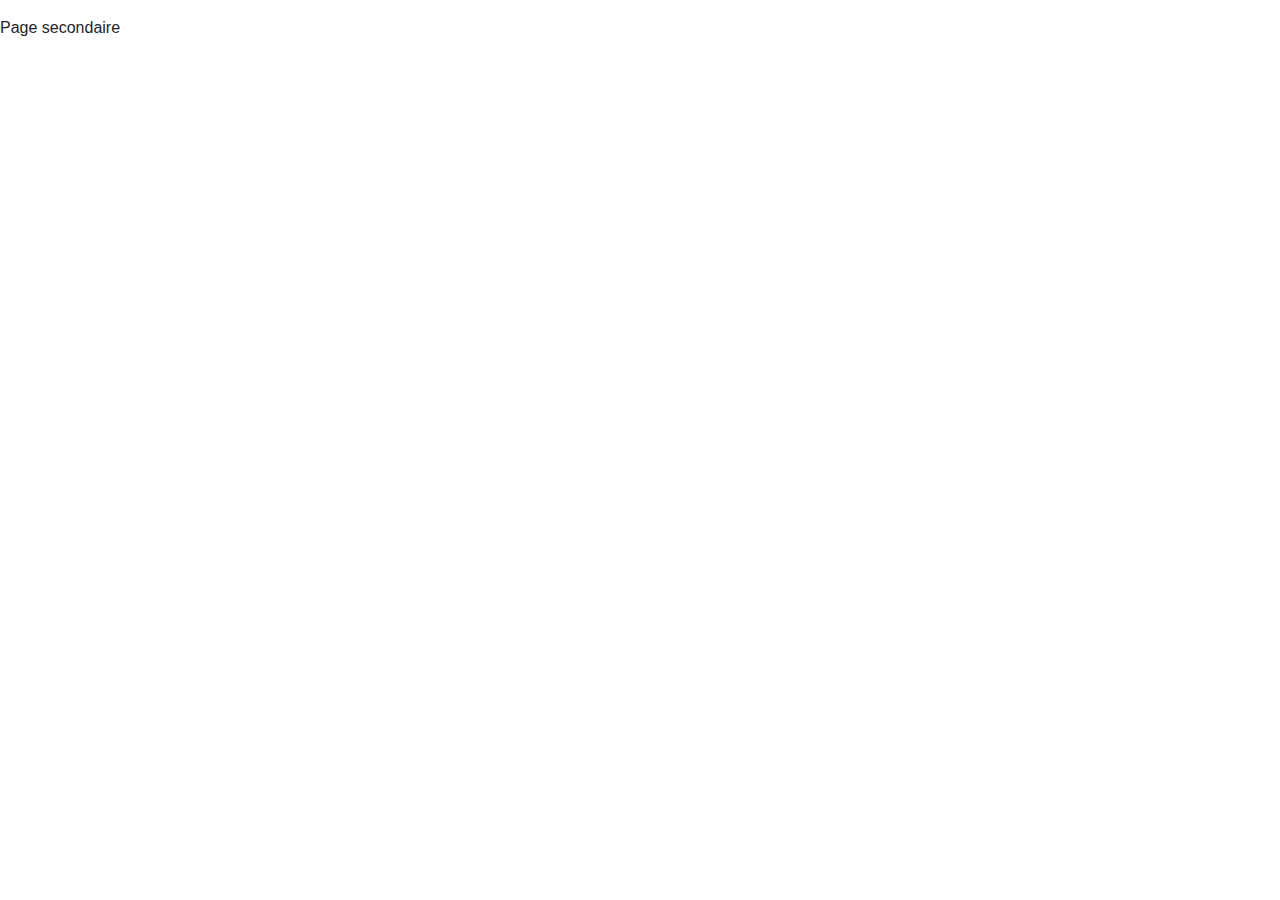
==== page-secondaire.html @ 0e9880ad "premier enregistrement" ====
<!DOCTYPE html>
<html lang="fr">
<head>
  <meta charset="UTF-8">
  <meta http-equiv="X-UA-Compatible" content="IE=edge">
  <meta name="viewport" content="width=device-width, initial-scale=1.0">
  <link rel="stylesheet" href="page-secondaire.css" type="text/css">
  <link rel="stylesheet" href="bootstrap.css" type="text/css">
  <link rel="shortcut icon" href="./media/logo-nav.png">

  <title>La SPA seconde page</title>

</head>
<body>
  <header>
    <p>Page secondaire</p>
  </header>
  
</body>
</html>
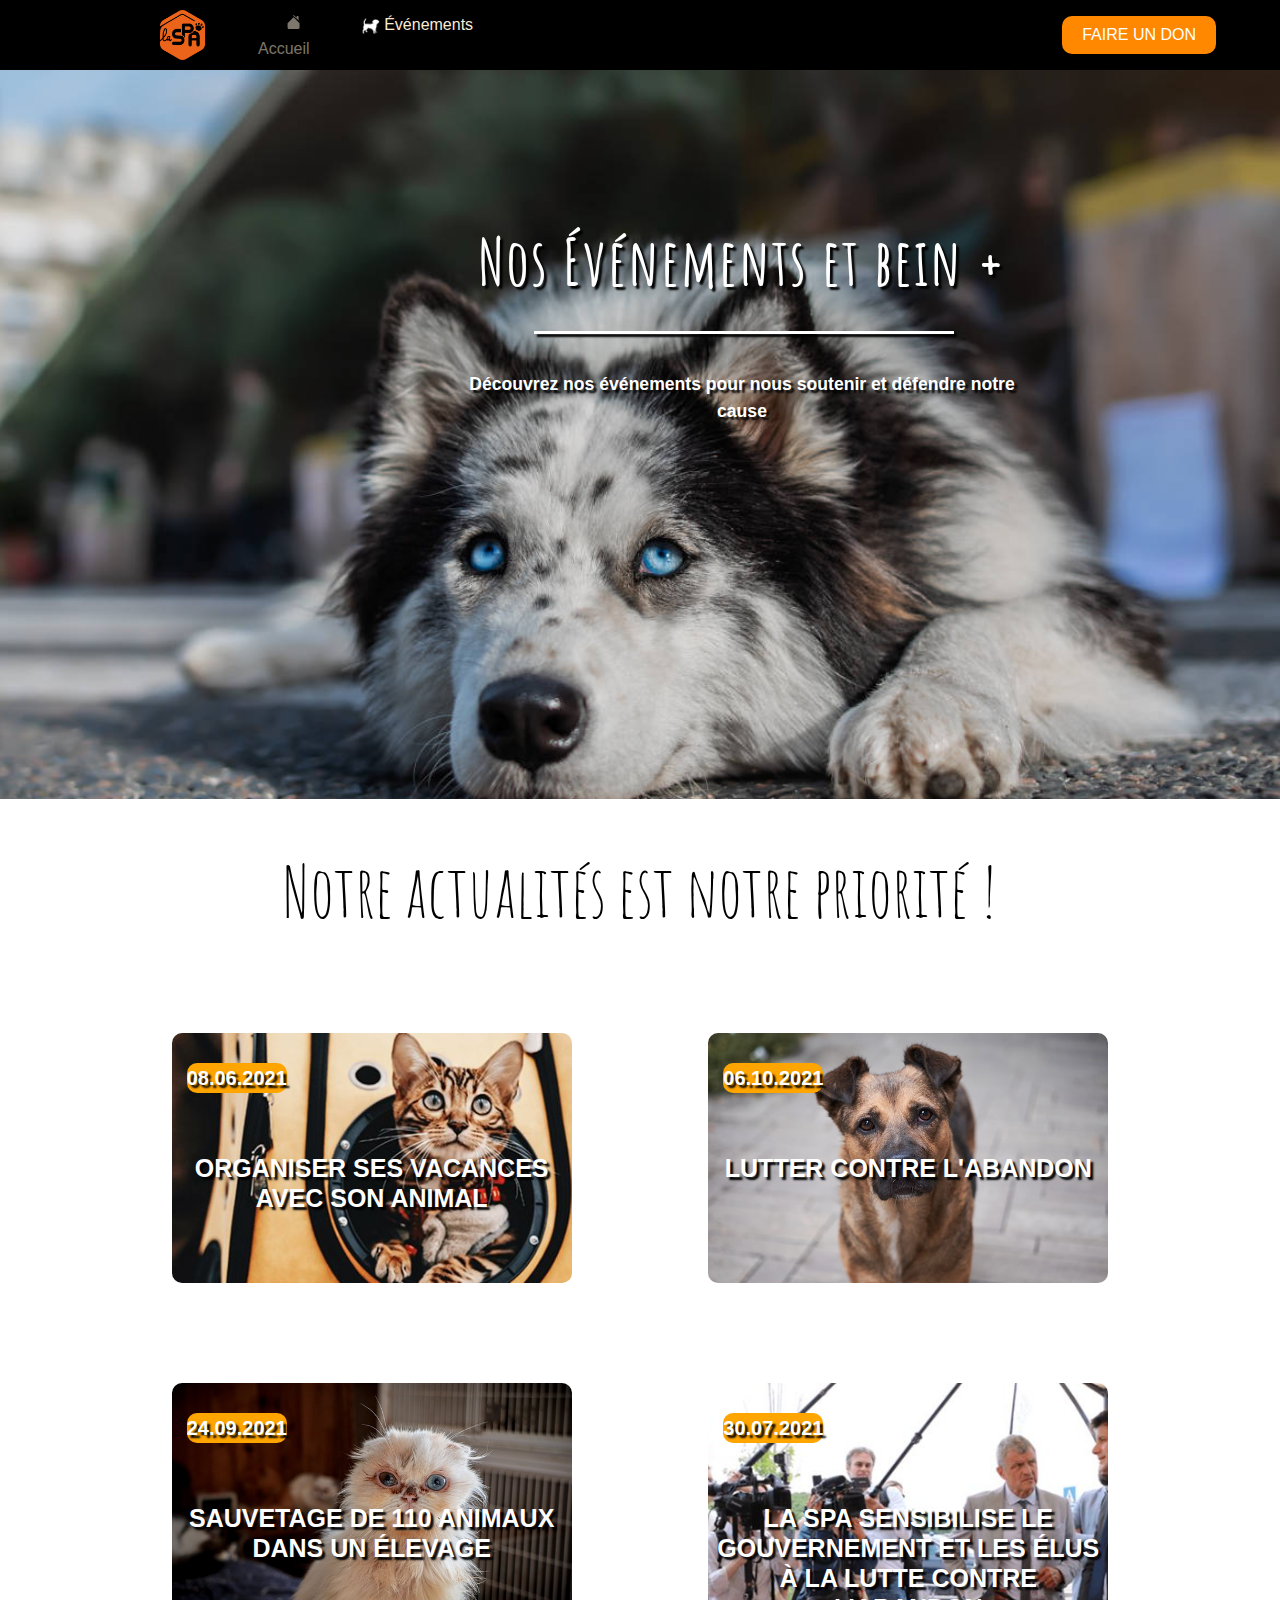
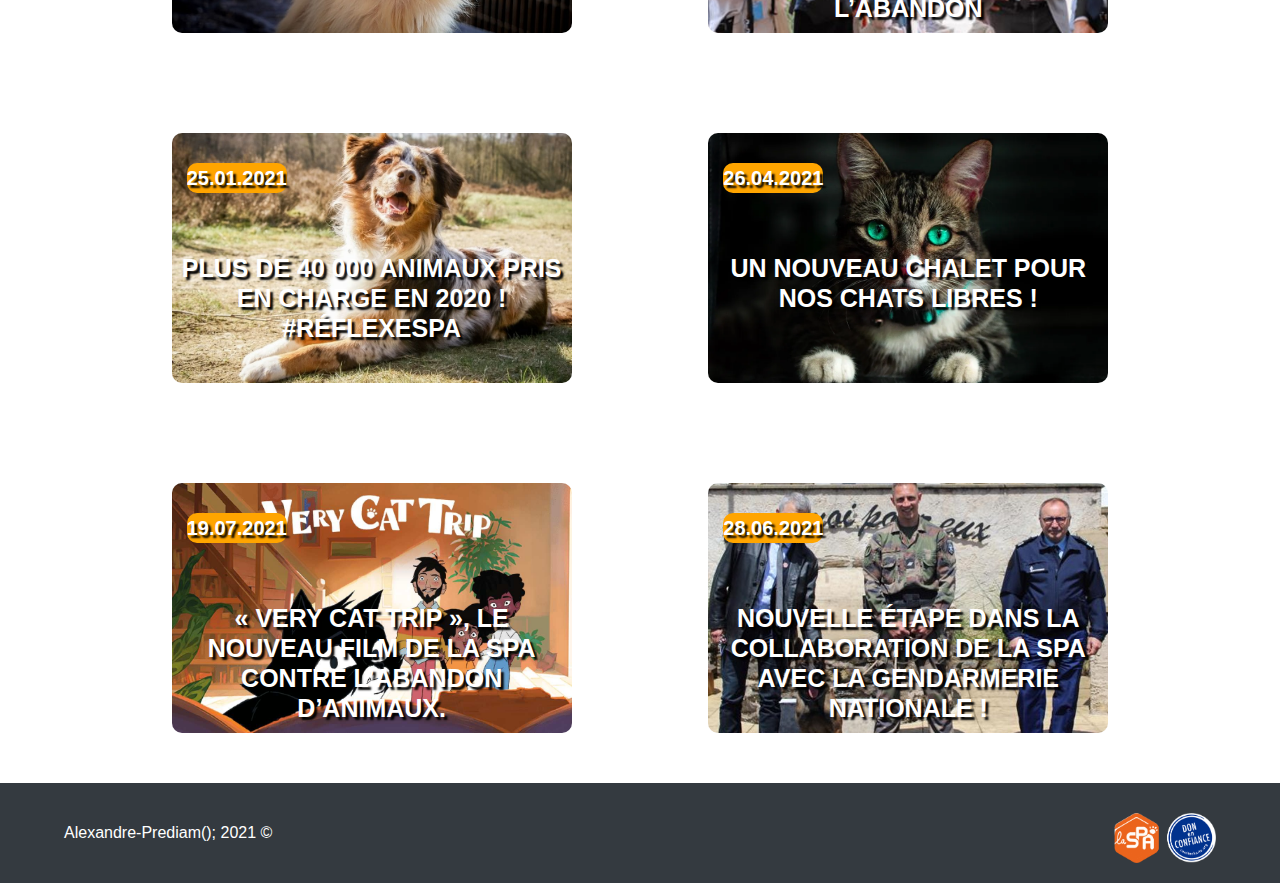
==== commit 01bfbf66: "enregistrement finale avec la deuxième page commencé et terminé, responsive effectué, erreurs d'affi" ====
--- a/page-secondaire.html
+++ b/page-secondaire.html
@@ -13,8 +13,147 @@
 </head>
 <body>
   <header>
-    <p>Page secondaire</p>
+    <nav class="navbar fixed-top navbar-expand-lg container-fluid">
+      <a href="#" class="a-logo-nav navbar-brand" title="Page secondaire"><img src="./media/logo-nav.png" 
+      alt="logo navigation" class="logo-nav" height="50px" width="auto"></a>
+     <ul class="list">
+
+      <div class="flexbox-li">
+       <li class="li-nav nav-item"><a href="./index.html" class="a-nav-accueil nav-link" title="Accueil">
+        <svg xmlns="http://www.w3.org/2000/svg" width="auto" height="16" fill="currentColor" 
+          class="bi bi-house-fill icon-nav-house" viewBox="0 0 16 16">
+          <path fill-rule="evenodd" d="m8 3.293 6 6V13.5a1.5 1.5 0 0 1-1.5 1.5h-9A1.5 1.5 0 0 1 2 
+          13.5V9.293l6-6zm5-.793V6l-2-2V2.5a.5.5 0 0 1 .5-.5h1a.5.5 0 0 1 .5.5z"/>
+          <path fill-rule="evenodd" d="M7.293 1.5a1 1 0 0 1 1.414 0l6.647 6.646a.5.5 0 0 
+          *1-.708.708L8 2.207 1.354 8.854a.5.5 0 1 1-.708-.708L7.293 1.5z"/>
+        </svg>
+          Accueil
+        </a></li>
+
+       <li class="li-nav li-nav-2 nav-item"><a href="./page-secondaire.html" class="a-nav-evenement nav-link" target="_blank"
+        title="Événements">
+        <img src="./media/chien.png" 
+        alt="icon-chien" height="16px" width="auto" class="icon-nav-chien">
+          Événements
+        </a></li>
+      </div>
+      
+     </ul>
+     <button class="button-nav">
+       <a href="#" title="Dons" class="a-nav-button"> Faire un don </a>
+     </button>
+    </nav>
+    <div class="bg-head">
+      <div class="text-place">
+
+        <h1 class="title-head">
+          Nos Événements et bein +
+        </h1>
+
+        <div class="premier-trait"></div>
+
+        <p class="text-head">
+          Découvrez nos événements pour nous soutenir et défendre notre cause 
+        </p>
+
+      </div>
+    </div>
   </header>
-  
+  <main>
+
+    <h1 class="title-main">
+      Notre actualités est notre priorité !
+    </h1>
+
+    <div class="container">
+      <div class="bg-flex-1">
+        <p class="text-flex-pets-event">
+          08.06.2021
+        </p>
+        <h2 class="title-flex-pets-event">
+          ORGANISER SES VACANCES AVEC SON ANIMAL
+        </h2>
+      </div>
+
+      <div class="bg-flex-2">
+        <p class="text-flex-pets-event">
+          06.10.2021
+        </p>
+        <h2 class="title-flex-pets-event">
+          LUTTER CONTRE L'ABANDON
+        </h2>
+      </div>
+
+      <div class="bg-flex-3">
+        <p class="text-flex-pets-event">
+          24.09.2021
+        </p>
+        <h2 class="title-flex-pets-event">
+          SAUVETAGE DE 110 ANIMAUX DANS UN ÉLEVAGE​
+        </h2>
+      </div>
+
+      <div class="bg-flex-4">
+        <p class="text-flex-pets-event">
+          30.07.2021
+        </p>
+        <h2 class="title-flex-pets-event">
+          LA SPA SENSIBILISE LE GOUVERNEMENT ET LES ÉLUS À LA LUTTE CONTRE L’ABANDON
+        </h2>
+      </div>
+
+      <div class="bg-flex-5">
+        <p class="text-flex-pets-event">
+          25.01.2021
+        </p>
+        <h2 class="title-flex-pets-event">
+          PLUS DE 40 000 ANIMAUX PRIS EN CHARGE EN 2020 ! #RÉFLEXESPA
+        </h2>
+      </div>
+
+      <div class="bg-flex-6">
+        <p class="text-flex-pets-event">
+          26.04.2021
+        </p>
+        <h2 class="title-flex-pets-event">
+          UN NOUVEAU CHALET POUR NOS CHATS LIBRES !
+        </h2>
+      </div>
+
+      <div class="bg-flex-7">
+        <p class="text-flex-pets-event">
+          19.07.2021
+        </p>
+        <h2 class="title-flex-pets-event">
+          « Very cat trip », le nouveau film de la SPA contre l’abandon d’animaux.
+        </h2>
+      </div>
+
+      <div class="bg-flex-8">
+        <p class="text-flex-pets-event">
+          28.06.2021
+        </p>
+        <h2 class="title-flex-pets-event">
+          NOUVELLE ÉTAPE DANS LA COLLABORATION DE LA SPA AVEC LA GENDARMERIE NATIONALE !
+        </h2>
+      </div>
+    </div>
+  </main>
+  <footer>
+    <div class="footer bg-dark">
+
+      <h2 class="copyright">
+        Alexandre-Prediam(); 2021 ©
+      </h2>
+    
+      <a href="#" class="a-footer-finale" title="Vers page secondaire">
+        <img src="./media/logo-footer.png" alt="logo navigation" class="logo-footer" 
+        height="60px" width="auto">
+      </a>
+      
+    </div>
+  </footer>
 </body>
-</html>+</html>
+
+<!-- ------------------------------------------ FIN ------------------------------------ -->--- a/page-secondaire.css
+++ b/page-secondaire.css
@@ -0,0 +1,573 @@
+@import url('https://fonts.googleapis.com/css2?family=Advent+Pro:wght@100&family=Amatic+SC:wght@700&family=Baumans&family=Dancing+Script&family=Josefin+Slab:wght@100;200&family=Koulen&family=Staatliches&display=swap');
+@import url('https://fonts.googleapis.com/css2?family=Advent+Pro:wght@100&family=Amatic+SC:wght@700&family=Baumans&family=Dancing+Script&family=Josefin+Slab:wght@100;200&family=Koulen&family=Staatliches&family=Yanone+Kaffeesatz&display=swap');
+
+html {
+  scroll-behavior: smooth;
+}
+
+body {
+  overflow-x: hidden;
+  margin: 0;
+  padding: 0;
+  height: 1000px;
+}
+
+/*********************** NAVBAR *********************/
+
+.navbar {
+  height: 70px;
+  width: 100%;
+  background: #000;
+  overflow: hidden;
+}
+
+.logo-nav {
+  position: absolute;
+  left: 8em;
+  bottom: 0.5em;
+  transition: 0.3s ease-in-out;
+}
+
+.logo-nav:hover {
+  scale: 0.9;
+  filter: blur(0.6px);
+  transition: 0.3s ease-in-out;
+}
+
+.flexbox-li {
+  display: flex;
+  flex-direction: row;
+  position: relative;
+  top: 10px;
+  margin-right: 20px;
+  margin-left: 170px;
+}
+
+.li-nav {
+  float: left;
+  display: inline;
+  font-family: Arial, Helvetica, sans-serif;
+}
+
+.a-nav-accueil {
+  text-decoration: none;
+  color: rgba(250, 235, 215, 0.507);
+}
+
+.a-nav-accueil:hover {
+  text-decoration: none;
+  color: antiquewhite;
+}
+
+.a-nav-evenement {
+  text-decoration: none;
+  color: antiquewhite;
+  transition: 0.2s ease-in-out;
+}
+
+.a-nav-evenement:hover {
+  text-decoration: none;
+  color: antiquewhite;
+  transition: 0.2s ease-in-out;
+}
+
+.button-nav {
+  padding: 7px 20px;
+  background: rgb(255, 136, 0);
+  color: #fff;
+  text-transform: uppercase;
+  border-radius: 10px;
+  border: none;
+  font-family: Arial, Helvetica, sans-serif;
+  float: right;
+  position: absolute;
+  right: 5%;
+  transition: 0.3s ease-in-out;
+}
+
+.button-nav:hover {
+  background: rgb(255, 60, 0);
+  transition: 0.3s ease-in-out;
+  cursor: pointer;
+}
+
+.a-nav-button {
+  color: #fff;
+}
+
+.a-nav-button:hover {
+  text-decoration: none;
+  color: #fff;
+}
+
+/******************************* BACKGROUND HEAD ************************/
+
+.bg-head {
+  background: url(./media-2/bg-head.jpg) no-repeat fixed 50% 50%;
+  width: 100%;
+  height: 799px;
+  background-size: cover;
+}
+
+.text-place{
+  color: #fff;
+  position: relative;
+  top: 14em;
+  left: 27em;
+  text-align: center;
+  display: inline-block;
+  width: 600px;
+  height: 380px;
+}
+
+.title-head {
+  font-family: 'Amatic SC', cursive;
+  font-size: 4em;
+  font-weight: bold;
+  letter-spacing: 2px;
+  position: relative;
+  left: 10px;
+  text-shadow: 3px 3px 2px black;
+}
+
+.premier-trait {
+  height: 3px;
+  width: 70%;
+  background-color: #fff;
+  position: relative;
+  left: 17%;
+  margin-top: 5%;
+  box-shadow: 3px 3px 2px black;
+}
+
+.text-head {
+  position: relative;
+  top: 20px;
+  left: 10px;
+  font-family: Arial, Helvetica, sans-serif;
+  font-size: 1.1em;
+  font-weight: bold;
+  text-shadow: 3px 3px 2px black;
+}
+
+.button-head {
+  position: relative;
+  top: 35px;
+  margin-left: 20px;
+  border-radius: 30px;
+  border: none;
+  padding: 15px 30px;
+  font-weight: bold;
+  transition: 0.4s ease-in-out;
+}
+
+.button-head:hover {
+  border: 2px solid #fff;
+  color: #fff;
+  cursor: pointer;
+  background: none;
+  transition: 0.4s ease-in-out;
+  scale: 1.05;
+}
+
+.a-head {
+  text-decoration: none;
+  color: #000;
+  transition: 0.2s ease-in-out;
+}
+
+.a-head:hover {
+  text-decoration: none;
+  color: #fff;
+  transition: 0.2s ease-in-out;
+}
+
+/********************* TITLE MAIN **********************/
+
+.title-main {
+  text-align: center;
+  margin: 50px 0;
+  font-size: 70px;
+  color: #000;
+  font-family: 'Amatic SC', cursive;
+  transition: 1s ease-in-out;
+}
+
+/********************* ÉVÉNEMENTS **********************/
+
+.container {
+  display: flex;
+  flex-wrap: wrap;
+  flex-direction: row;
+  justify-content: space-evenly;
+  padding: 50px;
+  row-gap: 100px;
+  column-gap: 50px;
+}
+
+.title-flex-pets-event {
+  color: #fff;
+  text-align: center;
+  font-size: 25px;
+  font-weight: bold;
+  text-transform: uppercase;
+  display: block;
+  position: relative;
+  top: 50px;
+  font-family: -apple-system, BlinkMacSystemFont, 'Segoe UI', Roboto, Oxygen, Ubuntu, Cantarell, 
+  'Open Sans', 'Helvetica Neue', sans-serif;
+  text-shadow: 3px 3px 2px black;
+}
+
+.text-flex-pets-event {
+  color: #fff;
+  font-size: 20px;
+  font-weight: bold;
+  position: relative;
+  top: 10px;
+  left: 15px;
+  text-shadow: 3px 3px 2px black;
+  font-family: Arial, Helvetica, sans-serif;
+  background-color: orange;
+  border-radius: 10px;
+  width: 25%;
+}
+
+.bg-flex-1 {
+  background: url(./media-2/img-1-flex.jpg) no-repeat 50% 50%;
+  background-size: cover;
+  width: 400px;
+  height: 250px;
+  border-radius: 10px;
+  transition: 0.5s ease-in-out;
+}
+
+.bg-flex-1:hover {
+  opacity: 0.7;
+  scale: 1.1;
+  transition: 0.5s ease-in-out;
+}
+
+.bg-flex-2 {
+  background: url(./media-2/img-2-flex.jpg) no-repeat 50% 50%;
+  background-size: cover;
+  width: 400px;
+  height: 250px;
+  border-radius: 10px;
+  transition: 0.5s ease-in-out;
+}
+
+.bg-flex-2:hover {
+  opacity: 0.7;
+  scale: 1.1;
+  transition: 0.5s ease-in-out;
+}
+
+.bg-flex-3 {
+  background: url(./media-2/img-3-flex.jpg) no-repeat 50% 50%;
+  background-size: cover;
+  width: 400px;
+  height: 250px;
+  border-radius: 10px;
+  transition: 0.5s ease-in-out;
+}
+
+.bg-flex-3:hover {
+  opacity: 0.7;
+  scale: 1.1;
+  transition: 0.5s ease-in-out;
+}
+
+.bg-flex-4 {
+  background: url(./media-2/img-4-flex.jpg) no-repeat 50% 50%;
+  background-size: cover;
+  width: 400px;
+  height: 250px;
+  border-radius: 10px;
+  transition: 0.5s ease-in-out;
+}
+
+.bg-flex-4:hover {
+  opacity: 0.7;
+  scale: 1.1;
+  transition: 0.5s ease-in-out;
+}
+
+.bg-flex-5 {
+  background: url(./media-2/img-5-flex.jpg) no-repeat 50% 50%;
+  background-size: cover;
+  width: 400px;
+  height: 250px;
+  border-radius: 10px;
+  transition: 0.5s ease-in-out;
+}
+
+.bg-flex-5:hover {
+  opacity: 0.7;
+  scale: 1.1;
+  transition: 0.5s ease-in-out;
+}
+
+.bg-flex-6 {
+  background: url(./media-2/img-6-flex.webp) no-repeat 50% 50%;
+  background-size: cover;
+  width: 400px;
+  height: 250px;
+  border-radius: 10px;
+  transition: 0.5s ease-in-out;
+}
+
+.bg-flex-6:hover {
+  opacity: 0.7;
+  scale: 1.1;
+  transition: 0.5s ease-in-out;
+}
+
+.bg-flex-7 {
+  background: url(./media-2/img-7-flex.jpg) no-repeat 50% 50%;
+  background-size: cover;
+  width: 400px;
+  height: 250px;
+  border-radius: 10px;
+  transition: 0.5s ease-in-out;
+}
+
+.bg-flex-7:hover {
+  opacity: 0.7;
+  scale: 1.1;
+  transition: 0.5s ease-in-out;
+}
+
+.bg-flex-8 {
+  background: url(./media-2/img-8-flex.jpg) no-repeat 50% 50%;
+  background-size: cover;
+  width: 400px;
+  height: 250px;
+  border-radius: 10px;
+  transition: 0.5s ease-in-out;
+}
+
+.bg-flex-8:hover {
+  opacity: 0.7;
+  scale: 1.1;
+  transition: 0.5s ease-in-out;
+}
+
+/**************************** FOOTER ***********************/
+
+.copyright {
+  font-size: 16px;
+  float: left;
+  position: relative;
+  top: 40%;
+  left: 5%;
+}
+
+.footer {
+  color: #fff;
+  width: 100%;
+  height: 100px;
+  margin: 0;
+}
+
+.logo-footer {
+  float: right;
+  width: auto;
+  height: 50px;
+  position: relative;
+  top: 30%;
+  right: 5%;
+}
+
+/********************************* MEDIA QUERIES TABLET ET BREAK POINT *********************/
+
+/********************************** BREAK POINT NAV ****************************************/
+
+@media only screen and (max-width : 994px) {
+  .button-nav {
+    display: none;
+  }
+}
+
+@media only screen and (max-width : 500px) {
+  .li-nav {
+    display: flex;
+    position: absolute;
+    top: -30px;
+    left: -50px;
+    margin-left: 30px;
+  }
+}
+
+/************************ FIN BREAK POINT NAV ****************/
+
+@media only screen and (max-width : 768px) {
+
+  /*NAVBAR*/
+
+  .logo-nav {
+    position: absolute;
+    left: 2em;
+    bottom: 0.6em;
+    scale: 0.9;
+    transition: 0.3s ease-in-out;
+  }
+
+  .logo-nav:hover {
+    scale: 0.8;
+    filter: blur(0.6px);
+    transition: 0.3s ease-in-out;
+  }
+
+  .li-nav {
+    position: relative;
+    bottom: 10px;
+    font-size: 14px;
+    margin-top: 10px;
+  }
+
+  /*BG HEAD*/
+
+  .text-place{
+    color: #fff;
+    position: relative;
+    top: 14em;
+    left: 5em;
+  }
+
+  /*TITLE MAIN*/
+
+  .title-main {
+    text-align: center;
+    margin: 50px 0;
+    font-size: 55px;
+    color: #000;
+    font-family: 'Amatic SC', cursive;
+    transition: 1s ease-in-out;
+  }
+  
+  /*FIN MEDIA QUERIES TABLET*/
+
+}
+
+/********************************* MEDIA QUERIES PHONE ***********************/
+
+@media only screen and (max-width : 320px) {
+
+  /*NAVBAR*/
+
+  .flexbox-li {
+    display: flex;
+    flex-direction: column;
+    align-items: center;
+    flex-wrap: wrap;
+    margin-bottom: 40px;
+  }
+
+  .li-nav-2 {
+    position: absolute;
+    top: 1px;
+  }
+
+  .icon-nav-chien {
+    display: none;
+  }
+
+  .icon-nav-house {
+    display: none;
+  }
+
+  /*BG HEAD*/
+
+  .bg-head {
+    background: url(./media-2/bg-head.jpg) no-repeat fixed 50% 50%;
+    width: 100%;
+    height: 560px;
+    background-size: cover;
+  }
+
+  .text-place{
+    color: #fff;
+    position: relative;
+    top: 10em;
+    left: 3.5em;
+    margin-right: 420px;
+    width: 200px;
+    height: 300px;
+  }
+  
+  .title-head {
+    font-family: 'Amatic SC', cursive;
+    font-size: 2em;
+    font-weight: bold;
+    letter-spacing: 2px;
+    position: relative;
+    left: 10px;
+    text-shadow: 3px 3px 2px black;
+  }
+  
+  .premier-trait {
+    height: 1.5px;
+    width: 70%;
+    background-color: #fff;
+    position: relative;
+    left: 20%;
+    margin-top: 10%;
+    box-shadow: 3px 3px 2px black;
+  }
+  
+  .text-head {
+    position: relative;
+    top: 20px;
+    left: 10px;
+    font-family: Arial, Helvetica, sans-serif;
+    font-size: 0.8em;
+    font-weight: bold;
+    text-shadow: 3px 3px 2px black;
+  }
+  
+  /*TITLE MAIN*/
+
+  .title-main {
+    text-align: center;
+    margin: 50px 0;
+    font-size: 45px;
+    color: #000;
+    font-family: 'Amatic SC', cursive;
+    transition: 1s ease-in-out;
+  }
+  
+  /*ÉVÉNEMENTS*/
+
+  .title-flex-pets-event {
+    font-size: 22px;
+  }
+  
+  .text-flex-pets-event {
+    width: 35%;
+  }
+
+  /*FOOTER*/
+
+  .copyright {
+    font-size: 15px;
+    float: left;
+    position: relative;
+    top: 40%;
+    left: 5%;
+  }
+
+  .logo-footer {
+    float: right;
+    width: auto;
+    height: 40px;
+    position: relative;
+    top: 30%;
+    right: 5%;
+  }
+
+  /*FIN MEDIA QUERIES PHONE*/
+
+}
+
+/* ************************************* FIN ****************************** */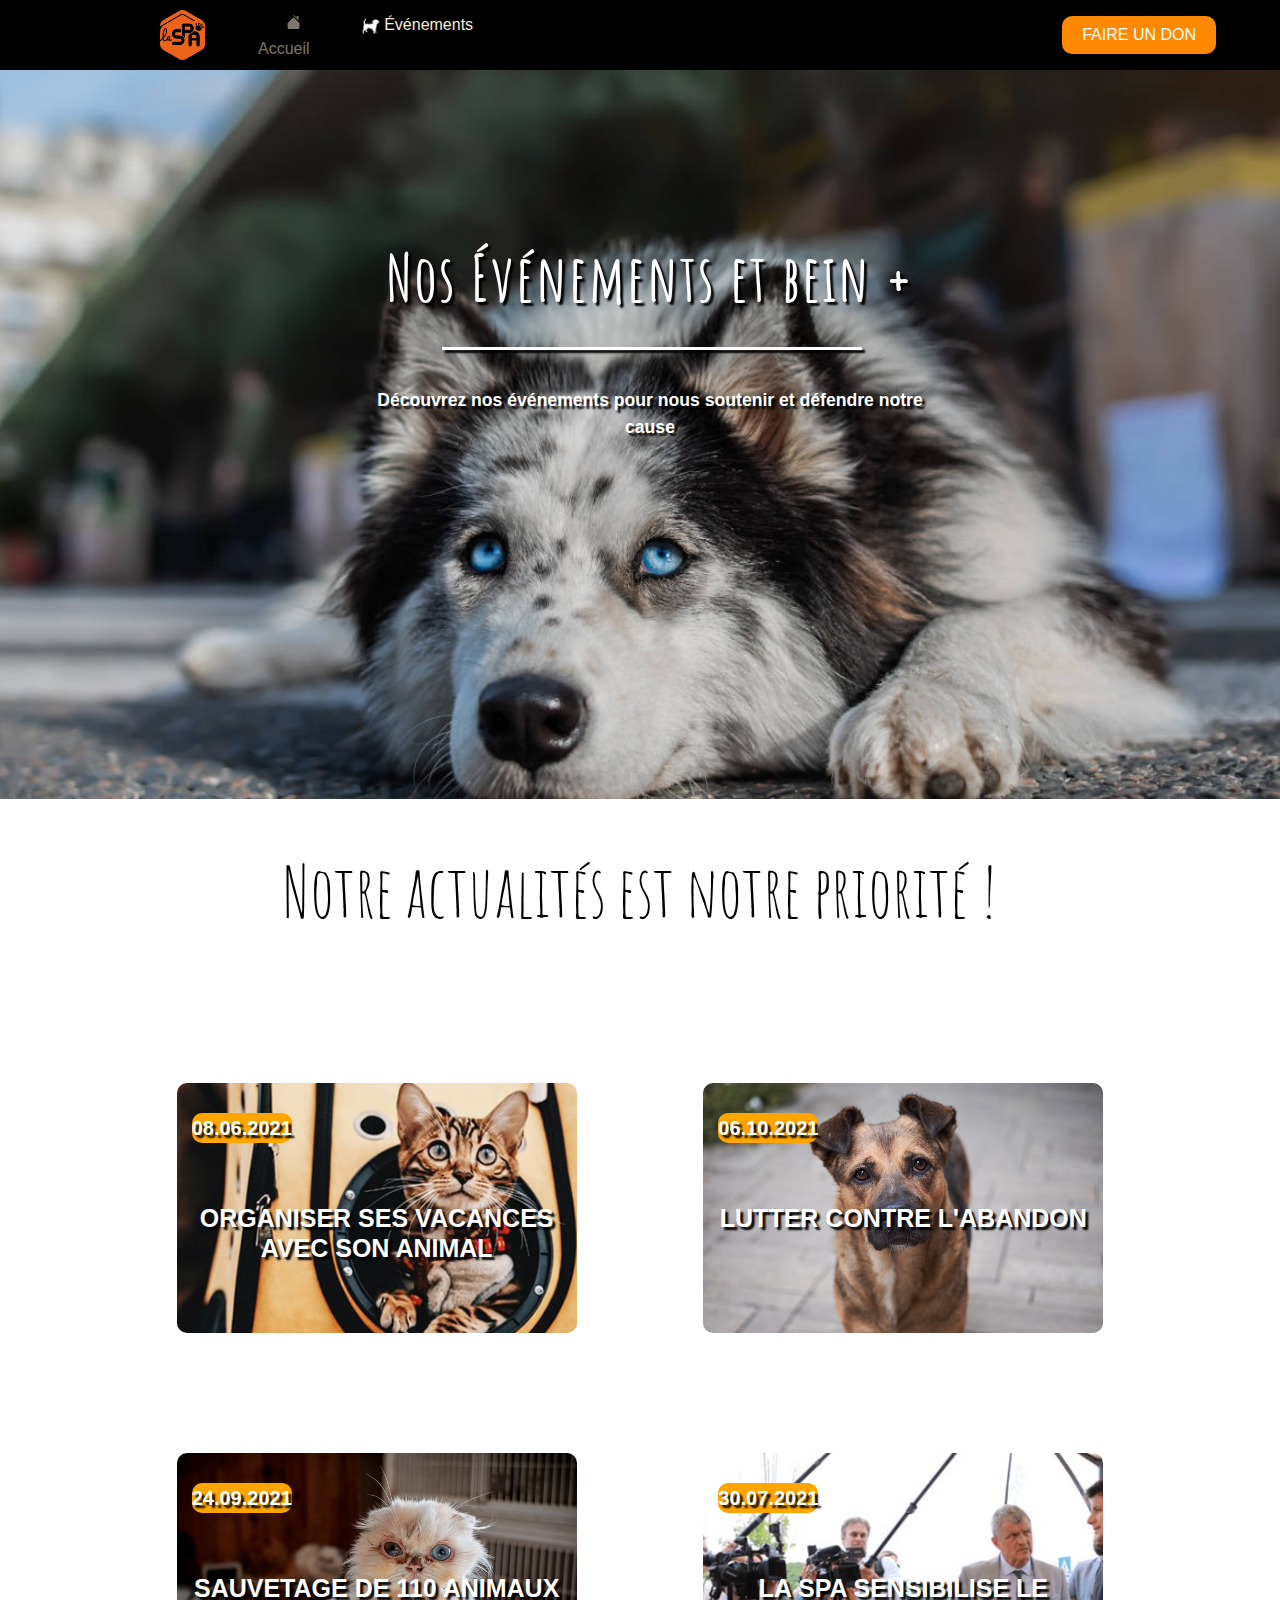
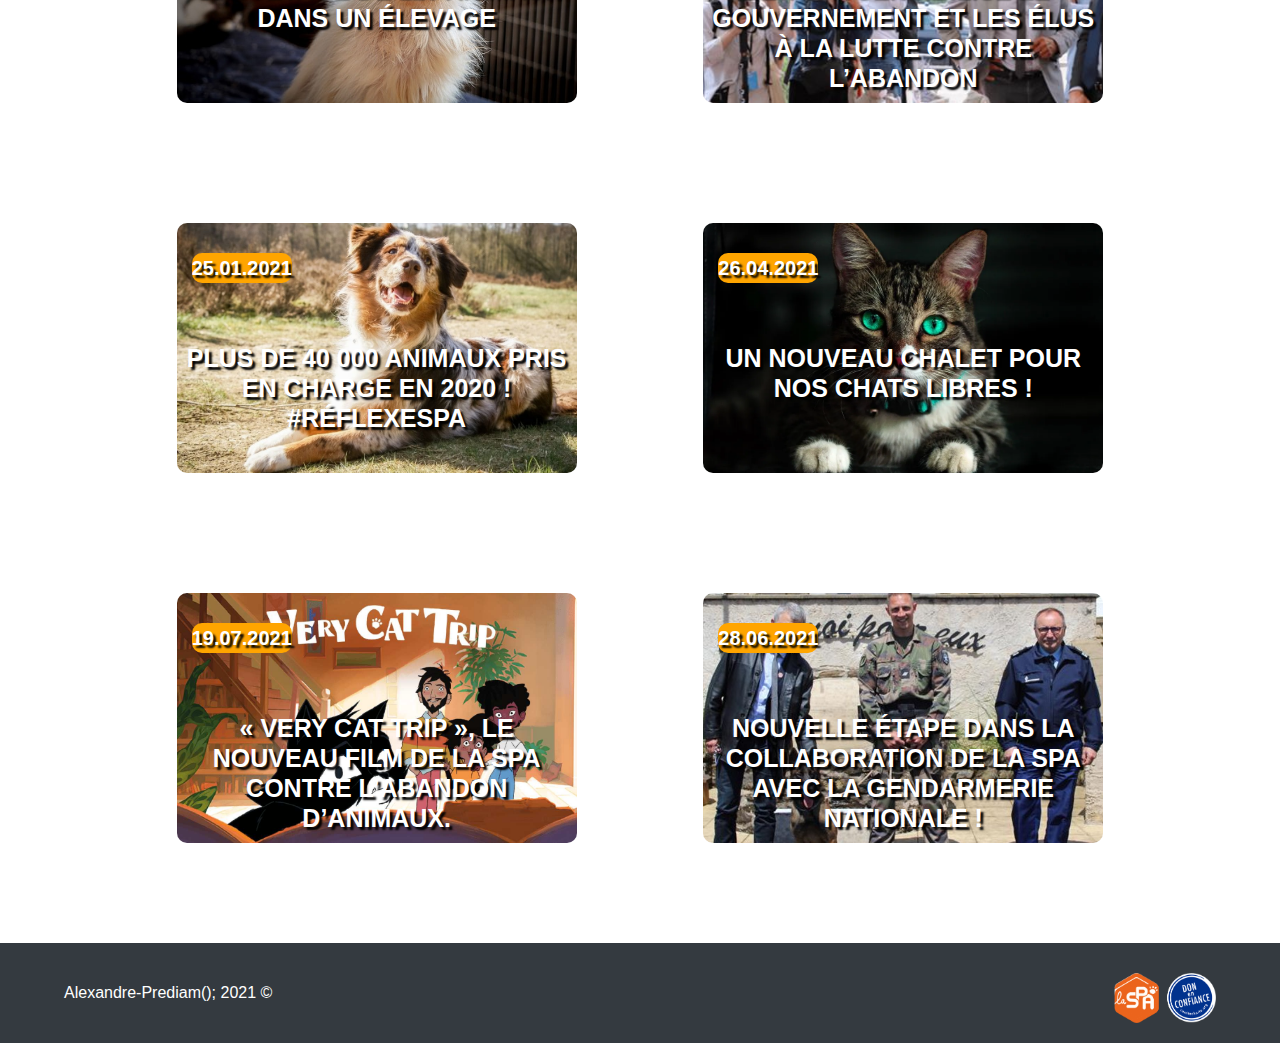
==== commit 58eb9c0d: "dernier enregistrement finale avec responsive corrigé, Évaluation-1 totalement terminé." ====
--- a/page-secondaire.html
+++ b/page-secondaire.html
@@ -44,18 +44,20 @@
      </button>
     </nav>
     <div class="bg-head">
-      <div class="text-place">
+      <div class="container">
+        <div class="text-place">
 
-        <h1 class="title-head">
-          Nos Événements et bein +
-        </h1>
+          <h1 class="title-head">
+            Nos Événements et bein +
+          </h1>
 
-        <div class="premier-trait"></div>
+          <div class="premier-trait"></div>
 
-        <p class="text-head">
-          Découvrez nos événements pour nous soutenir et défendre notre cause 
-        </p>
+          <p class="text-head">
+            Découvrez nos événements pour nous soutenir et défendre notre cause 
+          </p>
 
+        </div>
       </div>
     </div>
   </header>
@@ -65,7 +67,7 @@
       Notre actualités est notre priorité !
     </h1>
 
-    <div class="container">
+    <div class="container-1">
       <div class="bg-flex-1">
         <p class="text-flex-pets-event">
           08.06.2021
--- a/page-secondaire.css
+++ b/page-secondaire.css
@@ -102,6 +102,12 @@
 
 /******************************* BACKGROUND HEAD ************************/
 
+.container {
+  display: flex;
+  flex-direction: row;
+  justify-content: center;
+}
+
 .bg-head {
   background: url(./media-2/bg-head.jpg) no-repeat fixed 50% 50%;
   width: 100%;
@@ -109,15 +115,14 @@
   background-size: cover;
 }
 
-.text-place{
-  color: #fff;
-  position: relative;
-  top: 14em;
-  left: 27em;
+.text-place {
+  color: #fff;
   text-align: center;
   display: inline-block;
   width: 600px;
   height: 380px;
+  position: relative;
+  top: 15em;
 }
 
 .title-head {
@@ -195,13 +200,13 @@
 
 /********************* ÉVÉNEMENTS **********************/
 
-.container {
+.container-1 {
   display: flex;
   flex-wrap: wrap;
   flex-direction: row;
   justify-content: space-evenly;
-  padding: 50px;
-  row-gap: 100px;
+  padding: 100px;
+  row-gap: 120px;
   column-gap: 50px;
 }
 
@@ -381,7 +386,7 @@
 
 /********************************* MEDIA QUERIES TABLET ET BREAK POINT *********************/
 
-/********************************** BREAK POINT NAV ****************************************/
+/********************************** BREAK POINT NAV ET TEXTE PLACE ****************************************/
 
 @media only screen and (max-width : 994px) {
   .button-nav {
@@ -426,15 +431,6 @@
     margin-top: 10px;
   }
 
-  /*BG HEAD*/
-
-  .text-place{
-    color: #fff;
-    position: relative;
-    top: 14em;
-    left: 5em;
-  }
-
   /*TITLE MAIN*/
 
   .title-main {
@@ -450,6 +446,32 @@
 
 }
 
+/********************************* BREAK POINT *******************************/
+
+/*ÉVÉNEMENTS*/
+
+@media only screen and (max-width : 500px) {
+
+  .container-1 {
+    display: flex;
+    flex-wrap: wrap;
+    flex-direction: row;
+    justify-content: space-evenly;
+    row-gap: 120px;
+    column-gap: 50px;
+  }
+
+  .title-flex-pets-event {
+    position: relative;
+    bottom: 10px;
+    font-size: 15px;
+  }
+  
+  .text-flex-pets-event {
+    width: 45%;
+  }
+}
+
 /********************************* MEDIA QUERIES PHONE ***********************/
 
 @media only screen and (max-width : 320px) {
@@ -486,19 +508,14 @@
     background-size: cover;
   }
 
-  .text-place{
-    color: #fff;
-    position: relative;
-    top: 10em;
-    left: 3.5em;
-    margin-right: 420px;
-    width: 200px;
-    height: 300px;
-  }
-  
+  .text-place {
+    position: relative;
+    right: 13px;
+  }
+
   .title-head {
     font-family: 'Amatic SC', cursive;
-    font-size: 2em;
+    font-size: 1.5em;
     font-weight: bold;
     letter-spacing: 2px;
     position: relative;
@@ -539,12 +556,23 @@
   
   /*ÉVÉNEMENTS*/
 
+  .container-1 {
+    display: flex;
+    flex-wrap: wrap;
+    flex-direction: row;
+    justify-content: space-evenly;
+    row-gap: 120px;
+    column-gap: 50px;
+    position: relative;
+  }
+
   .title-flex-pets-event {
-    font-size: 22px;
+    font-size: 12px;
+    position: relative;
   }
   
   .text-flex-pets-event {
-    width: 35%;
+    width: 85%;
   }
 
   /*FOOTER*/
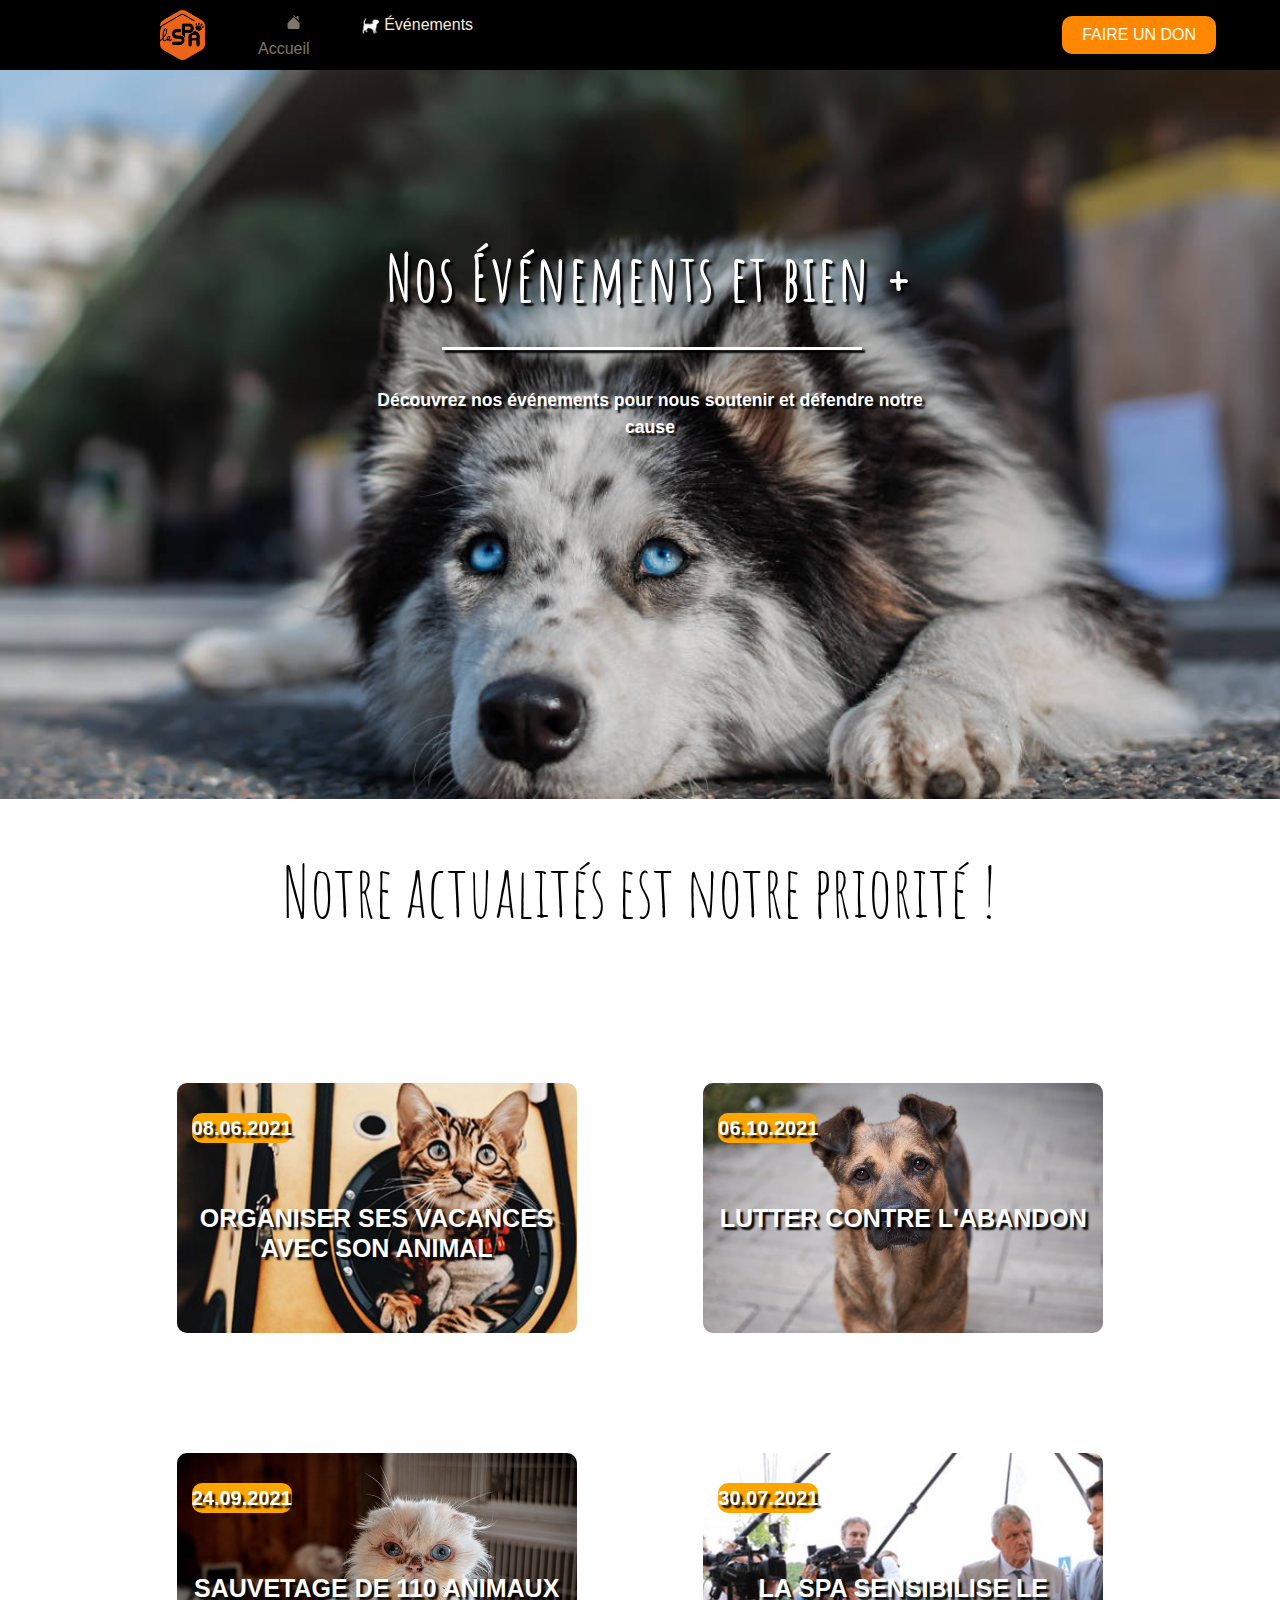
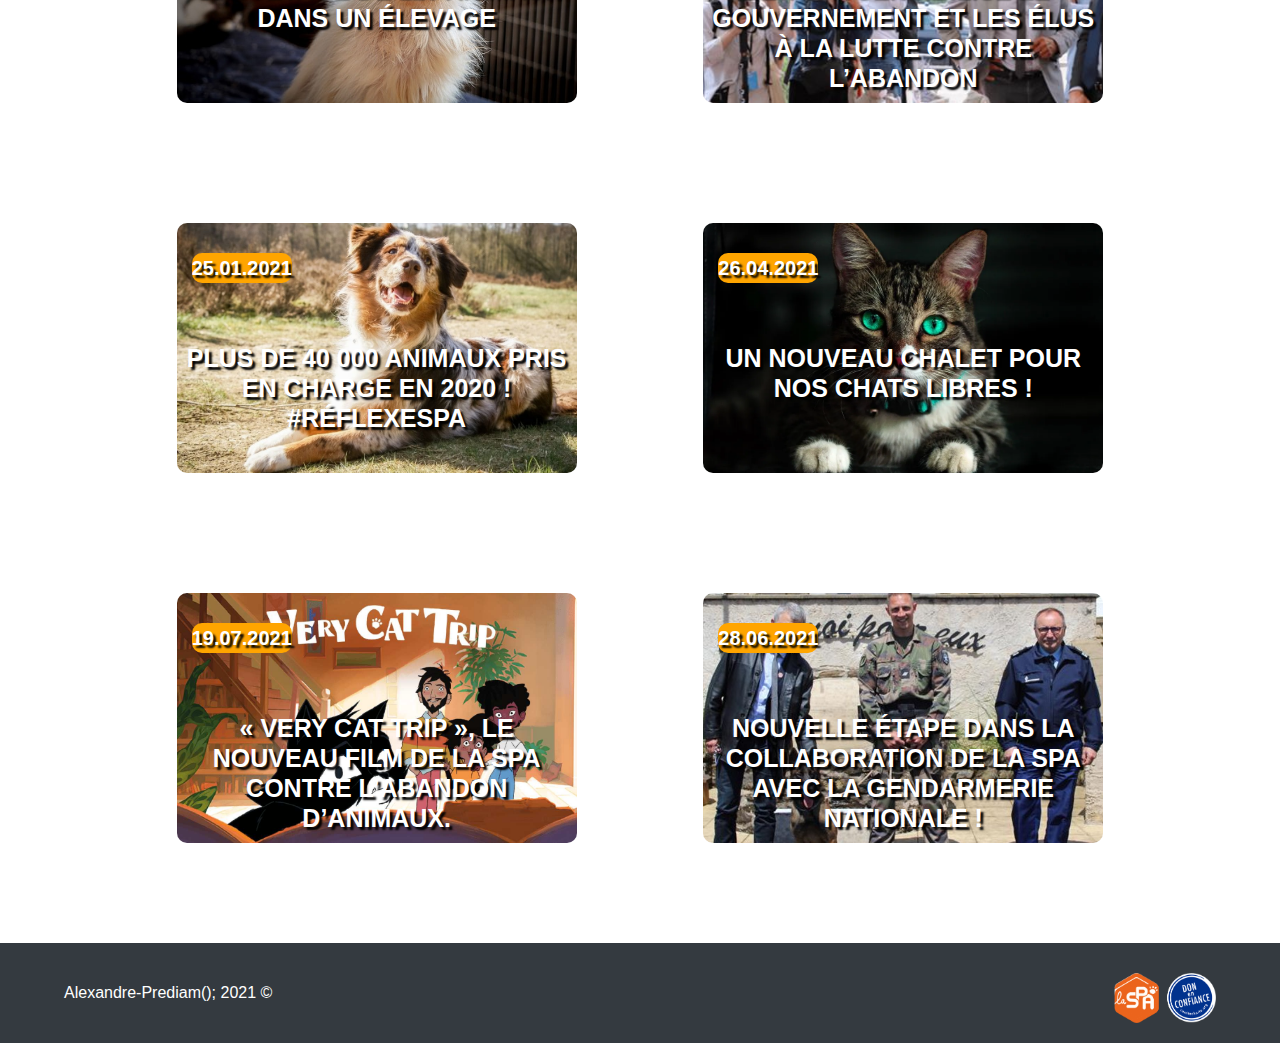
==== commit cd65b695: "patch : correction d'orthographe" ====
--- a/page-secondaire.html
+++ b/page-secondaire.html
@@ -48,7 +48,7 @@
         <div class="text-place">
 
           <h1 class="title-head">
-            Nos Événements et bein +
+            Nos Événements et bien +
           </h1>
 
           <div class="premier-trait"></div>
